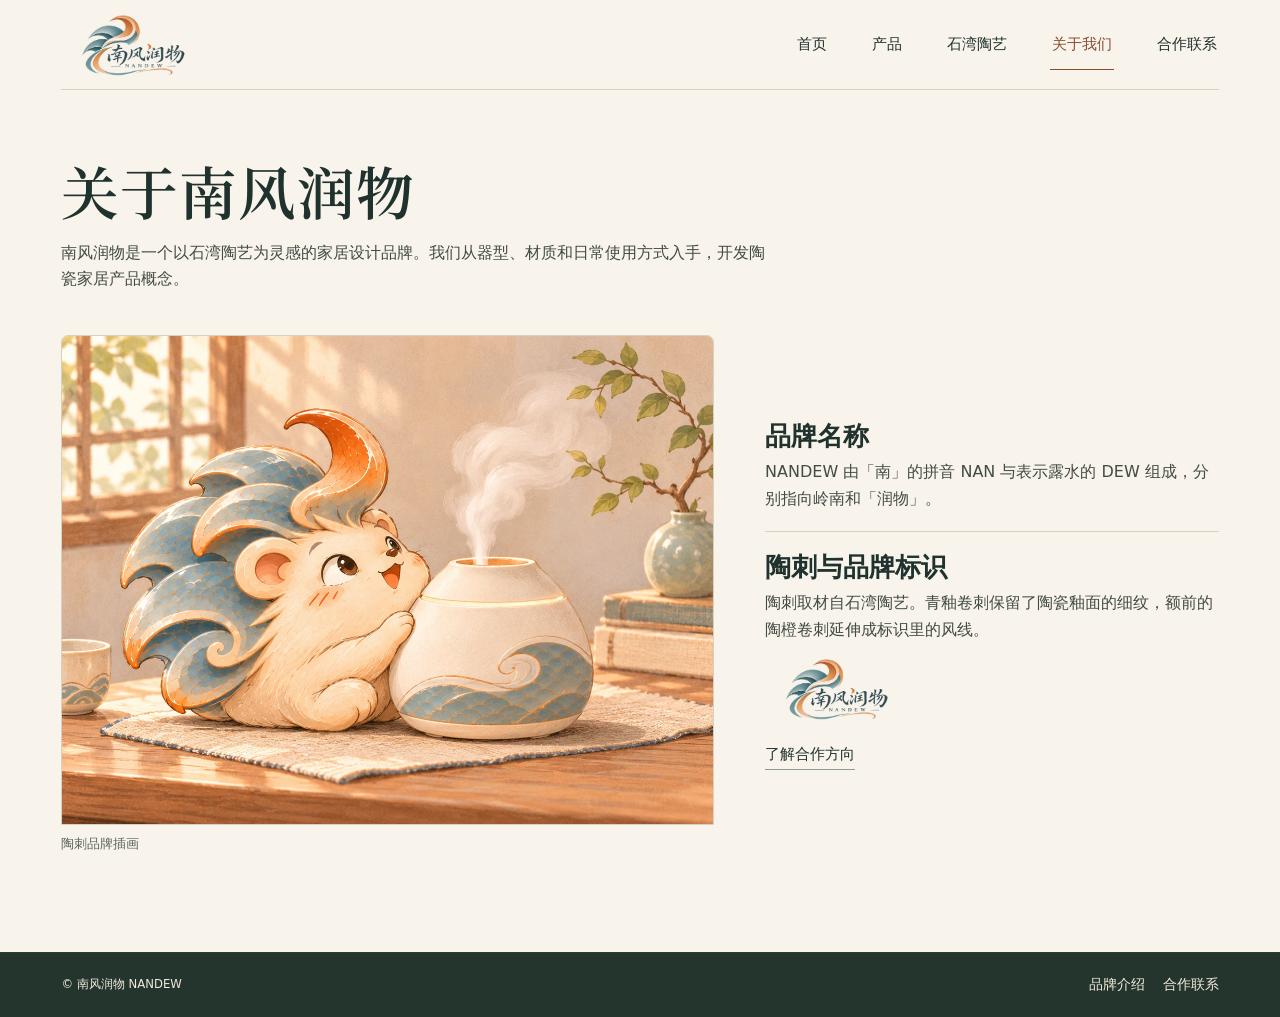
==== about.html @ f3747570 "Publish NANDEW website" ====
<!doctype html>
<html lang="zh-CN">
<head>
  <meta charset="utf-8">
  <meta name="viewport" content="width=device-width, initial-scale=1">
  <meta name="theme-color" content="#f8f7f3">
  <meta name="description" content="了解南风润物的品牌名称、陶瓷家居设计方向和品牌标识。">
  <title>关于我们｜南风润物 NANDEW</title>
  <link rel="icon" href="assets/icon.png">
  <link rel="stylesheet" href="site.css">
  <script src="site.js" defer></script>
</head>
<body>
  <a class="skip-link" href="#main">跳至正文</a>
  <header class="site-header">
    <div class="wrap header-inner">
      <a class="brand" href="index.html" aria-label="南风润物首页"><img src="assets/nandew-logo.webp" alt="南风润物 NANDEW" width="112" height="56"></a>
      <button class="menu-toggle" type="button" aria-expanded="false" aria-controls="main-nav"><span class="menu-icon" aria-hidden="true"></span>菜单</button>
      <nav id="main-nav" class="site-nav" aria-label="主导航">
        <a href="index.html">首页</a>
        <a href="products.html">产品</a>
        <a href="craft.html">石湾陶艺</a>
        <a href="about.html" aria-current="page">关于我们</a>
        <a href="contact.html">合作联系</a>
      </nav>
    </div>
  </header>
  <main class="wrap interior" id="main">
    <header class="page-heading">
      <h1>关于南风润物</h1>
      <p>南风润物是一个以石湾陶艺为灵感的家居设计品牌。我们从器型、材质和日常使用方式入手，开发陶瓷家居产品概念。</p>
    </header>
    <div class="editorial-grid">
      <figure class="editorial-media about-illustration">
        <img src="assets/taoci-morning.webp" width="1250" height="938" alt="画里的陶刺坐在窗边，身旁是一只刻有青釉卷纹的陶罐">
        <figcaption>陶刺品牌插画</figcaption>
      </figure>
      <div class="editorial-copy">
        <section><h2>品牌名称</h2><p>NANDEW 由「南」的拼音 NAN 与表示露水的 DEW 组成，分别指向岭南和「润物」。</p></section>
        <section id="taoci"><h2>陶刺与品牌标识</h2><p>陶刺取材自石湾陶艺。青釉卷刺保留了陶瓷釉面的细纹，额前的陶橙卷刺延伸成标识里的风线。</p></section>
        <img class="about-mark" src="assets/nandew-logo.webp" alt="南风润物标识" width="148" height="82">
        <a class="underlined" href="contact.html">了解合作方向</a>
      </div>
    </div>
  </main>
  <footer class="site-footer">
    <div class="wrap footer-inner">
      <small>© 南风润物 NANDEW</small>
      <div><a href="about.html">品牌介绍</a><a href="contact.html">合作联系</a></div>
    </div>
  </footer>
</body>
</html>
---- site.css ----
@font-face {
  font-family: Taoci Title;
  src: url(assets/taoci-title.woff2) format("woff2");
  font-weight: 400;
  font-display: swap;
}

@font-face {
  font-family: Nandew Serif;
  src: url(assets/nandew-serif.woff2) format("woff2");
  font-weight: 600;
  font-display: swap;
}

:root {
  --paper: #f8f4eb;
  --surface: #ede8dc;
  --ink: #20322d;
  --body: #424b45;
  --muted: #5b655d;
  --line: #d8d0c1;
  --accent: #8a4d2f;
  --gutter: clamp(19px, 4.8vw, 74px);
  --serif: "Nandew Serif", "Songti SC", SimSun, serif;
  --font: "PingFang SC", "Microsoft YaHei", "Noto Sans CJK SC", system-ui, sans-serif;
}

* { box-sizing: border-box; }
body { margin: 0; background: var(--paper); color: var(--ink); font: 1rem/1.65 var(--font); min-height: 100vh; display: flex; flex-direction: column; }
main { flex: 1; }
h1, h2, h3, p, figure { margin: 0; }
h1, h2, h3 { line-height: 1.26; font-weight: 600; }
a { color: inherit; text-decoration: none; }
button, input, select, textarea { font: inherit; }
button { color: inherit; cursor: pointer; }
img { display: block; max-width: 100%; height: auto; }
[hidden] { display: none !important; }
:focus-visible { outline: 2px solid #9f5936; outline-offset: 4px; }
.wrap { width: min(calc(100% - 2 * var(--gutter)), 1240px); margin-inline: auto; }

.skip-link { position: absolute; z-index: 10; left: var(--gutter); top: 10px; transform: translateY(-160%); background: var(--paper); padding: 10px 16px; }
.skip-link:focus { transform: none; }
.site-header { background: var(--paper); }
.header-inner { min-height: 90px; border-bottom: 1px solid var(--line); display: flex; justify-content: space-between; align-items: center; gap: 24px; position: relative; }
.brand { display: block; flex: none; }
.brand img { width: 136px; height: auto; }
.site-nav { display: flex; gap: clamp(20px, 3.2vw, 48px); align-items: center; }
.site-nav a { min-height: 50px; display: inline-flex; align-items: center; border-bottom: 1px solid transparent; padding: 0 2px; font-size: .9375rem; }
.site-nav a:hover { color: var(--accent); }
.site-nav a[aria-current] { border-color: var(--accent); color: var(--accent); }
.menu-toggle { display: none; }
.button { display: inline-flex; min-height: 46px; align-items: center; justify-content: center; border: 1px solid var(--ink); padding: 10px 23px; font-weight: 600; font-size: .9375rem; }
.button--ink { background: var(--ink); color: #fff; }
.button--ink:hover { background: #354c42; border-color: #354c42; }
.button--outline { background: transparent; color: var(--ink); }
.button--outline:hover { background: var(--surface); }
.underlined { width: fit-content; max-width: 100%; border-bottom: 1px solid #919b91; font-size: .9375rem; padding-bottom: 3px; }
.underlined:hover { color: var(--accent); border-color: var(--accent); }

.home { padding-block: clamp(20px, 3.4vw, 46px) clamp(30px, 5vw, 64px); }
.home-feature {
  position: relative;
  isolation: isolate;
  min-height: clamp(440px, 44vw, 594px);
  display: grid;
  grid-template-columns: minmax(0, 1.06fr) minmax(0, .94fr);
  align-items: center;
  overflow: hidden;
  border: 1px solid #e4d4be;
  border-radius: 19px 19px 6px 6px;
  background: #f9ecd9 url(assets/taoci-paper.webp) repeat;
}
.home-image {
  width: min(105%, 643px);
  aspect-ratio: 1;
  margin: -4% -2% -4% 1%;
  position: relative;
  pointer-events: none;
}
.home-image img {
  width: 100%;
  height: 100%;
  object-fit: contain;
  mask-image: linear-gradient(90deg, transparent, #000 7%, #000 92%, transparent),
              linear-gradient(0deg, transparent, #000 7%, #000 95%, transparent);
  mask-composite: intersect;
}
.home-copy { padding: clamp(20px, 4vw, 58px) clamp(28px, 6vw, 88px) clamp(20px, 4vw, 58px) clamp(15px, 2.9vw, 42px); }
.home-label { color: var(--accent); font-size: .9375rem; letter-spacing: .1em; }
.home h1 {
  font-family: "Taoci Title", var(--serif);
  font-size: clamp(4.7rem, 8.1vw, 7.3rem);
  font-weight: 400;
  margin: 3px 0 15px;
  line-height: 1.09;
}
.home-summary { color: var(--body); max-width: 18em; margin-bottom: 23px; line-height: 1.85; }
.home-actions { display: flex; flex-wrap: wrap; align-items: center; gap: 12px 22px; }
.home-actions .button { border-radius: 3px; }

.interior { padding-block: clamp(35px, 5vw, 72px) clamp(45px, 7vw, 90px); }
.page-heading { max-width: 720px; margin-bottom: clamp(23px, 3.5vw, 43px); }
.page-heading h1 { font-family: var(--serif); font-size: clamp(2rem, 4.5vw, 4.125rem); letter-spacing: .015em; }
.page-heading p { margin-top: 13px; color: var(--body); max-width: 44em; }
.breadcrumb { display: flex; align-items: baseline; flex-wrap: wrap; gap: 9px; margin-bottom: 20px; color: var(--muted); font-size: .875rem; }
.breadcrumb a { text-decoration: underline; text-underline-offset: 3px; }
.product-grid { display: grid; grid-template-columns: repeat(3, minmax(0, 1fr)); gap: clamp(12px, 2vw, 24px); }
.product-card { border-bottom: 1px solid var(--line); }
.product-card a { display: block; }
.product-card-image { overflow: hidden; aspect-ratio: 1.12; background: var(--surface); }
.product-card-image img { width: 100%; height: 100%; object-fit: cover; }
.product-card-text { padding-block: 16px 19px; }
.product-card h2 { font-size: clamp(1.08rem, 1.75vw, 1.58rem); }
.product-card a:hover h2 { text-decoration: underline; text-underline-offset: 5px; }
.product-card p { margin-top: 5px; color: var(--muted); font-size: .9375rem; }
.editorial-grid { display: grid; grid-template-columns: minmax(0, 1.18fr) minmax(0, .82fr); gap: clamp(22px, 4vw, 62px); align-items: center; }
.editorial-media img { width: 100%; height: auto; background: var(--surface); }
.editorial-media figcaption { color: var(--muted); margin-top: 8px; font-size: .8125rem; }
.editorial-media figcaption a { text-decoration: underline; text-underline-offset: 2px; }
.editorial-copy { display: grid; gap: 19px; }
.editorial-copy section + section { border-top: 1px solid var(--line); padding-top: 19px; }
.editorial-copy h2, .inquiry-panel h2 { font-size: clamp(1.18rem, 2.25vw, 1.6rem); }
.editorial-copy p, .inquiry-panel p { color: var(--body); margin-top: 7px; }
.about-illustration img { border: 1px solid var(--line); border-radius: 7px 7px 0 0; }
.about-mark { width: 135px; margin-top: -8px; }

.gallery { margin-bottom: clamp(26px, 4vw, 46px); }
.gallery-controls { display: flex; gap: 8px; flex-wrap: wrap; margin-bottom: 15px; }
.gallery-controls button { background: transparent; border: 1px solid #aeb7ac; padding: 6px 15px; min-height: 42px; font-size: .9375rem; }
.gallery-controls button:hover { border-color: var(--ink); }
.gallery-controls button[aria-pressed="true"] { background: var(--ink); color: #fff; border-color: var(--ink); }
.gallery-panel { display: grid; grid-template-columns: minmax(0, 1.15fr) minmax(0, .85fr); background: var(--surface); }
.gallery-panel + .gallery-panel { margin-top: 18px; }
.gallery-figure { background: #342e28; position: relative; aspect-ratio: 1.22; }
.gallery-figure img { position: absolute; inset: 0; height: 100%; width: 100%; object-fit: cover; object-position: 50% 57%; }
.gallery-figure--light { background: #e2dacf; }
.gallery-description { align-self: center; padding: clamp(21px, 4vw, 58px); }
.gallery-description h2, .subheading { font-size: clamp(1.35rem, 2.8vw, 2rem); margin-bottom: 10px; }
.gallery-description p { color: var(--body); }
.gallery-description p + p { margin-top: 11px; }
.details-grid { display: grid; grid-template-columns: 1fr 1fr; gap: 16px; margin: 15px 0 34px; }
.details-grid img { width: 100%; aspect-ratio: 1.5; object-fit: contain; background: var(--surface); }
.details-grid figcaption { color: var(--muted); font-size: .875rem; padding-top: 6px; }
.detail-cta { display: flex; flex-wrap: wrap; align-items: center; justify-content: space-between; gap: 15px; padding-top: 20px; border-top: 1px solid var(--line); }

.inquiry-grid { display: grid; grid-template-columns: 1fr 1fr; gap: clamp(21px, 4vw, 60px); align-items: start; }
.inquiry-panel { border-top: 1px solid var(--line); padding-top: 20px; }
.inquiry-panel h3 { font-size: 1rem; margin-top: 17px; }
.inquiry-form { display: grid; gap: 12px; margin-top: 16px; }
.inquiry-form label, .form-field { display: grid; gap: 4px; font-weight: 600; }
.inquiry-form select, .inquiry-form textarea { width: 100%; background: #fff; color: var(--ink); border: 1px solid #aeb7ac; padding: 9px 11px; font-weight: 400; }
.inquiry-form textarea { resize: vertical; min-height: 90px; }
.inquiry-form .button { justify-self: start; }
.inquiry-form .form-status { margin: 0; color: var(--muted); }
.inquiry-form .form-status:empty { display: none; }

.site-footer { border-top: 1px solid #2c3c33; margin-top: 8px; font-size: .875rem; background: #24352d; color: #f3eadc; }
.footer-inner { display: flex; flex-wrap: wrap; gap: 12px 26px; justify-content: space-between; align-items: center; padding-block: 20px; }
.footer-inner div { display: flex; gap: 18px; }
.footer-inner a:hover { color: #f2ba8c; }

@media (max-width: 760px) {
  .header-inner { min-height: 63px; }
  .brand img { width: 104px; }
  .has-menu .menu-toggle { display: inline-flex; min-height: 44px; gap: 8px; align-items: center; background: transparent; border: 1px solid var(--line); padding: 0 11px; font-size: .875rem; }
  .menu-icon { width: 15px; height: 10px; border-block: 1px solid currentColor; position: relative; }
  .menu-icon::after { content: ""; position: absolute; top: 3.5px; left: 0; width: 100%; border-top: 1px solid; }
  .site-nav { flex-wrap: wrap; gap: 0 14px; }
  .has-menu .site-nav { display: none; position: absolute; top: 100%; inset-inline: calc(0px - var(--gutter)); z-index: 2; background: var(--paper); border-bottom: 1px solid var(--line); padding: 8px var(--gutter) 15px; }
  .has-menu .site-nav.is-open { display: grid; grid-template-columns: repeat(2, minmax(0, 1fr)); }
  .home-feature, .editorial-grid, .gallery-panel, .inquiry-grid { grid-template-columns: 1fr; }
  .home-feature { min-height: 0; border-radius: 12px 12px 5px 5px; justify-items: start; }
  .home-image { width: min(100%, 440px); justify-self: center; margin: -3% 0 -7%; }
  .home-copy { padding: 0 23px 29px; }
  .home h1 { font-size: clamp(3.7rem, 14vw, 5.1rem); margin-bottom: 9px; }
  .home-summary { margin-bottom: 16px; }
  .product-grid { grid-template-columns: 1fr 1fr; }
}
@media (max-width: 480px) {
  .product-grid { grid-template-columns: 1fr; }
  .product-card-image { aspect-ratio: 1.35; }
  .details-grid { grid-template-columns: 1fr; }
}
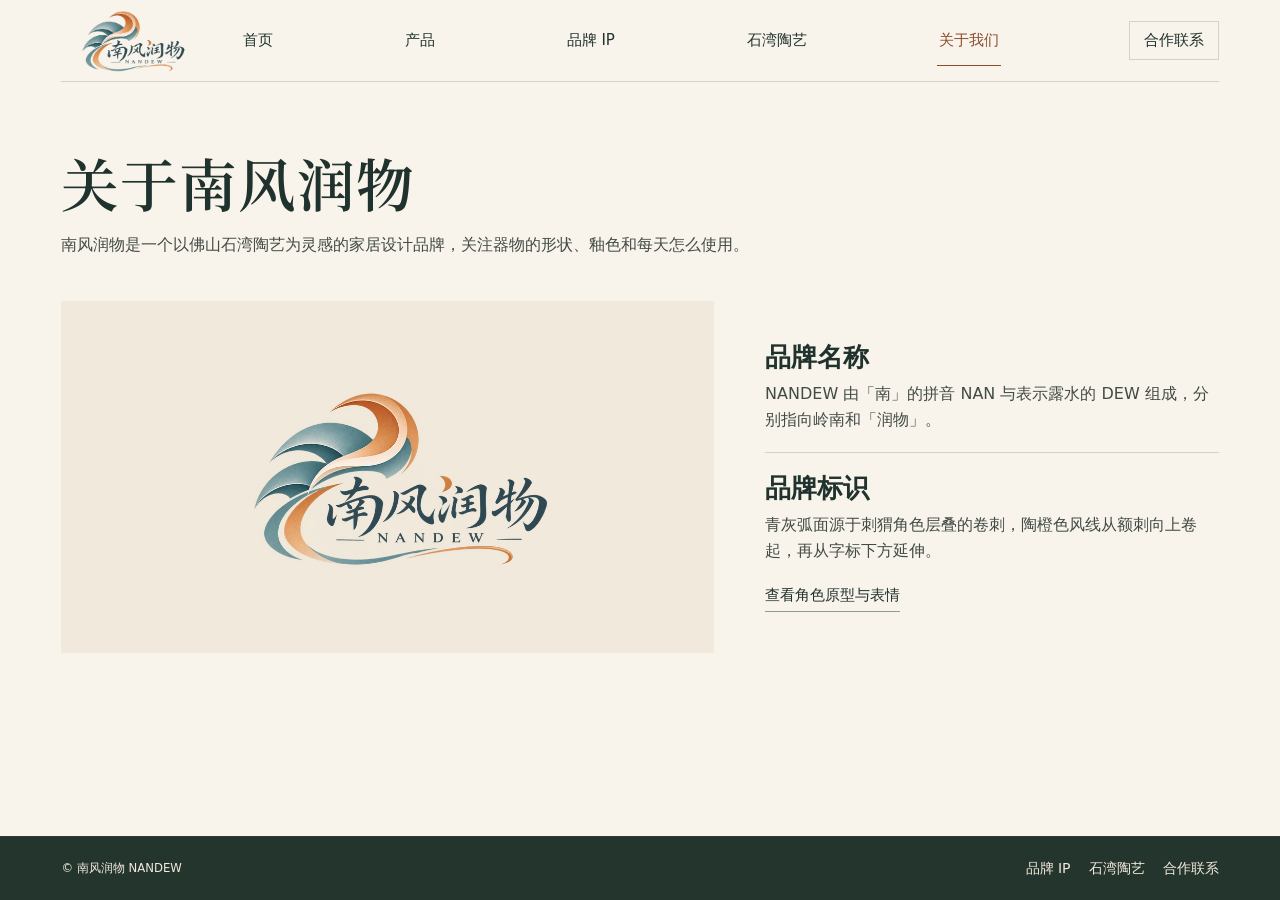
==== commit 8447d53a: "Showcase the humidifier and brand character" ====
--- a/about.html
+++ b/about.html
@@ -3,50 +3,55 @@
 <head>
   <meta charset="utf-8">
   <meta name="viewport" content="width=device-width, initial-scale=1">
-  <meta name="theme-color" content="#f8f7f3">
-  <meta name="description" content="了解南风润物的品牌名称、陶瓷家居设计方向和品牌标识。">
+  <meta name="theme-color" content="#f8f4eb">
+  <meta name="description" content="了解南风润物的品牌名称、品牌标识和陶瓷家居设计。">
   <title>关于我们｜南风润物 NANDEW</title>
   <link rel="icon" href="assets/icon.png">
-  <link rel="stylesheet" href="site.css">
-  <script src="site.js" defer></script>
+  <link rel="stylesheet" href="site.css?v=2">
+  <script src="site.js?v=2" defer></script>
 </head>
 <body>
   <a class="skip-link" href="#main">跳至正文</a>
   <header class="site-header">
     <div class="wrap header-inner">
-      <a class="brand" href="index.html" aria-label="南风润物首页"><img src="assets/nandew-logo.webp" alt="南风润物 NANDEW" width="112" height="56"></a>
+      <a class="brand" href="index.html" aria-label="南风润物首页"><img src="assets/nandew-logo.webp" alt="南风润物 NANDEW" width="136" height="68"></a>
       <button class="menu-toggle" type="button" aria-expanded="false" aria-controls="main-nav"><span class="menu-icon" aria-hidden="true"></span>菜单</button>
       <nav id="main-nav" class="site-nav" aria-label="主导航">
         <a href="index.html">首页</a>
         <a href="products.html">产品</a>
+        <a href="ip.html">品牌 IP</a>
         <a href="craft.html">石湾陶艺</a>
         <a href="about.html" aria-current="page">关于我们</a>
-        <a href="contact.html">合作联系</a>
+        <a href="contact.html" class="nav-contact">合作联系</a>
       </nav>
     </div>
   </header>
   <main class="wrap interior" id="main">
     <header class="page-heading">
       <h1>关于南风润物</h1>
-      <p>南风润物是一个以石湾陶艺为灵感的家居设计品牌。我们从器型、材质和日常使用方式入手，开发陶瓷家居产品概念。</p>
+      <p>南风润物是一个以佛山石湾陶艺为灵感的家居设计品牌，关注器物的形状、釉色和每天怎么使用。</p>
     </header>
     <div class="editorial-grid">
-      <figure class="editorial-media about-illustration">
-        <img src="assets/taoci-morning.webp" width="1250" height="938" alt="画里的陶刺坐在窗边，身旁是一只刻有青釉卷纹的陶罐">
-        <figcaption>陶刺品牌插画</figcaption>
+      <figure class="brand-plate editorial-media">
+        <img src="assets/nandew-logo.webp" width="760" height="420" alt="南风润物品牌标识，由青灰弧面、陶橙卷线和中文、英文标识构成">
       </figure>
       <div class="editorial-copy">
-        <section><h2>品牌名称</h2><p>NANDEW 由「南」的拼音 NAN 与表示露水的 DEW 组成，分别指向岭南和「润物」。</p></section>
-        <section id="taoci"><h2>陶刺与品牌标识</h2><p>陶刺取材自石湾陶艺。青釉卷刺保留了陶瓷釉面的细纹，额前的陶橙卷刺延伸成标识里的风线。</p></section>
-        <img class="about-mark" src="assets/nandew-logo.webp" alt="南风润物标识" width="148" height="82">
-        <a class="underlined" href="contact.html">了解合作方向</a>
+        <section>
+          <h2>品牌名称</h2>
+          <p>NANDEW 由「南」的拼音 NAN 与表示露水的 DEW 组成，分别指向岭南和「润物」。</p>
+        </section>
+        <section id="brand-mark">
+          <h2>品牌标识</h2>
+          <p>青灰弧面源于刺猬角色层叠的卷刺，陶橙色风线从额刺向上卷起，再从字标下方延伸。</p>
+        </section>
+        <a class="underlined" href="ip.html">查看角色原型与表情</a>
       </div>
     </div>
   </main>
   <footer class="site-footer">
     <div class="wrap footer-inner">
       <small>© 南风润物 NANDEW</small>
-      <div><a href="about.html">品牌介绍</a><a href="contact.html">合作联系</a></div>
+      <div><a href="ip.html">品牌 IP</a><a href="craft.html">石湾陶艺</a><a href="contact.html">合作联系</a></div>
     </div>
   </footer>
 </body>
--- a/site.css
+++ b/site.css
@@ -1,10 +1,3 @@
-@font-face {
-  font-family: Taoci Title;
-  src: url(assets/taoci-title.woff2) format("woff2");
-  font-weight: 400;
-  font-display: swap;
-}
-
 @font-face {
   font-family: Nandew Serif;
   src: url(assets/nandew-serif.woff2) format("woff2");
@@ -41,13 +34,15 @@
 .skip-link { position: absolute; z-index: 10; left: var(--gutter); top: 10px; transform: translateY(-160%); background: var(--paper); padding: 10px 16px; }
 .skip-link:focus { transform: none; }
 .site-header { background: var(--paper); }
-.header-inner { min-height: 90px; border-bottom: 1px solid var(--line); display: flex; justify-content: space-between; align-items: center; gap: 24px; position: relative; }
+.header-inner { min-height: 82px; border-bottom: 1px solid var(--line); display: flex; align-items: center; gap: clamp(24px, 3.4vw, 48px); position: relative; }
 .brand { display: block; flex: none; }
 .brand img { width: 136px; height: auto; }
-.site-nav { display: flex; gap: clamp(20px, 3.2vw, 48px); align-items: center; }
+.site-nav { display: flex; flex: 1; justify-content: space-between; gap: clamp(10px, 1.7vw, 24px); align-items: center; }
 .site-nav a { min-height: 50px; display: inline-flex; align-items: center; border-bottom: 1px solid transparent; padding: 0 2px; font-size: .9375rem; }
 .site-nav a:hover { color: var(--accent); }
 .site-nav a[aria-current] { border-color: var(--accent); color: var(--accent); }
+.site-nav .nav-contact { min-height: 39px; padding-inline: 14px; border: 1px solid var(--line); }
+.site-nav .nav-contact:hover,.site-nav .nav-contact[aria-current] { border-color: var(--accent); }
 .menu-toggle { display: none; }
 .button { display: inline-flex; min-height: 46px; align-items: center; justify-content: center; border: 1px solid var(--ink); padding: 10px 23px; font-weight: 600; font-size: .9375rem; }
 .button--ink { background: var(--ink); color: #fff; }
@@ -68,7 +63,7 @@
   overflow: hidden;
   border: 1px solid #e4d4be;
   border-radius: 19px 19px 6px 6px;
-  background: #f9ecd9 url(assets/taoci-paper.webp) repeat;
+  background: #f9ecd9 url(assets/hedgehog-paper.webp) repeat;
 }
 .home-image {
   width: min(105%, 643px);
@@ -88,15 +83,16 @@
 .home-copy { padding: clamp(20px, 4vw, 58px) clamp(28px, 6vw, 88px) clamp(20px, 4vw, 58px) clamp(15px, 2.9vw, 42px); }
 .home-label { color: var(--accent); font-size: .9375rem; letter-spacing: .1em; }
 .home h1 {
-  font-family: "Taoci Title", var(--serif);
-  font-size: clamp(4.7rem, 8.1vw, 7.3rem);
-  font-weight: 400;
-  margin: 3px 0 15px;
+  font-family: var(--serif);
+  font-size: clamp(2.8rem, 5.9vw, 5.5rem);
+  font-weight: 600;
+  margin: 8px 0 15px;
   line-height: 1.09;
 }
 .home-summary { color: var(--body); max-width: 18em; margin-bottom: 23px; line-height: 1.85; }
 .home-actions { display: flex; flex-wrap: wrap; align-items: center; gap: 12px 22px; }
 .home-actions .button { border-radius: 3px; }
+.home-origins { display: flex; align-items: baseline; justify-content: space-between; gap: 14px; border-bottom: 1px solid var(--line); padding-block: 15px 11px; color: var(--body); }
 
 .interior { padding-block: clamp(35px, 5vw, 72px) clamp(45px, 7vw, 90px); }
 .page-heading { max-width: 720px; margin-bottom: clamp(23px, 3.5vw, 43px); }
@@ -104,15 +100,6 @@
 .page-heading p { margin-top: 13px; color: var(--body); max-width: 44em; }
 .breadcrumb { display: flex; align-items: baseline; flex-wrap: wrap; gap: 9px; margin-bottom: 20px; color: var(--muted); font-size: .875rem; }
 .breadcrumb a { text-decoration: underline; text-underline-offset: 3px; }
-.product-grid { display: grid; grid-template-columns: repeat(3, minmax(0, 1fr)); gap: clamp(12px, 2vw, 24px); }
-.product-card { border-bottom: 1px solid var(--line); }
-.product-card a { display: block; }
-.product-card-image { overflow: hidden; aspect-ratio: 1.12; background: var(--surface); }
-.product-card-image img { width: 100%; height: 100%; object-fit: cover; }
-.product-card-text { padding-block: 16px 19px; }
-.product-card h2 { font-size: clamp(1.08rem, 1.75vw, 1.58rem); }
-.product-card a:hover h2 { text-decoration: underline; text-underline-offset: 5px; }
-.product-card p { margin-top: 5px; color: var(--muted); font-size: .9375rem; }
 .editorial-grid { display: grid; grid-template-columns: minmax(0, 1.18fr) minmax(0, .82fr); gap: clamp(22px, 4vw, 62px); align-items: center; }
 .editorial-media img { width: 100%; height: auto; background: var(--surface); }
 .editorial-media figcaption { color: var(--muted); margin-top: 8px; font-size: .8125rem; }
@@ -121,27 +108,121 @@
 .editorial-copy section + section { border-top: 1px solid var(--line); padding-top: 19px; }
 .editorial-copy h2, .inquiry-panel h2 { font-size: clamp(1.18rem, 2.25vw, 1.6rem); }
 .editorial-copy p, .inquiry-panel p { color: var(--body); margin-top: 7px; }
-.about-illustration img { border: 1px solid var(--line); border-radius: 7px 7px 0 0; }
-.about-mark { width: 135px; margin-top: -8px; }
-
-.gallery { margin-bottom: clamp(26px, 4vw, 46px); }
-.gallery-controls { display: flex; gap: 8px; flex-wrap: wrap; margin-bottom: 15px; }
-.gallery-controls button { background: transparent; border: 1px solid #aeb7ac; padding: 6px 15px; min-height: 42px; font-size: .9375rem; }
-.gallery-controls button:hover { border-color: var(--ink); }
-.gallery-controls button[aria-pressed="true"] { background: var(--ink); color: #fff; border-color: var(--ink); }
-.gallery-panel { display: grid; grid-template-columns: minmax(0, 1.15fr) minmax(0, .85fr); background: var(--surface); }
-.gallery-panel + .gallery-panel { margin-top: 18px; }
-.gallery-figure { background: #342e28; position: relative; aspect-ratio: 1.22; }
-.gallery-figure img { position: absolute; inset: 0; height: 100%; width: 100%; object-fit: cover; object-position: 50% 57%; }
-.gallery-figure--light { background: #e2dacf; }
-.gallery-description { align-self: center; padding: clamp(21px, 4vw, 58px); }
-.gallery-description h2, .subheading { font-size: clamp(1.35rem, 2.8vw, 2rem); margin-bottom: 10px; }
-.gallery-description p { color: var(--body); }
-.gallery-description p + p { margin-top: 11px; }
-.details-grid { display: grid; grid-template-columns: 1fr 1fr; gap: 16px; margin: 15px 0 34px; }
-.details-grid img { width: 100%; aspect-ratio: 1.5; object-fit: contain; background: var(--surface); }
-.details-grid figcaption { color: var(--muted); font-size: .875rem; padding-top: 6px; }
-.detail-cta { display: flex; flex-wrap: wrap; align-items: center; justify-content: space-between; gap: 15px; padding-top: 20px; border-top: 1px solid var(--line); }
+.catalog-grid {
+  display: grid;
+  grid-template-columns: repeat(auto-fit, minmax(min(100%, 275px), 1fr));
+  gap: 24px;
+}
+.catalog-card { border: 1px solid var(--line); background: #f1ede4; }
+.catalog-card > a { display: grid; height: 100%; align-content: start; }
+.catalog-card:only-child > a {
+  grid-template-columns: minmax(0, .96fr) minmax(0, 1.04fr);
+  align-items: stretch;
+}
+.catalog-media {
+  position: relative;
+  min-width: 0;
+  aspect-ratio: 1.26;
+  overflow: hidden;
+  background: linear-gradient(170deg, #675a4f, #a3998a);
+}
+.catalog-media img { position: absolute; inset: 0; width: 100%; height: 100%; object-fit: contain; }
+.catalog-copy { align-self: center; padding: clamp(21px, 4.1vw, 62px); }
+.catalog-copy h2 { font-family: var(--serif); font-size: clamp(1.42rem, 2.45vw, 2.45rem); }
+.catalog-copy p { max-width: 25em; margin: 10px 0 19px; color: var(--body); }
+.catalog-card a:hover .underlined { color: var(--accent); border-color: var(--accent); }
+
+.product-detail { padding-top: clamp(23px, 3vw, 44px); }
+.product-overview {
+  display: grid;
+  grid-template-columns: minmax(0, 1.24fr) minmax(0, .86fr);
+  grid-template-rows: auto 1fr;
+  gap: 21px clamp(25px, 4.3vw, 64px);
+  align-items: start;
+}
+.product-title { grid-column: 2; grid-row: 1; }
+.product-title h1 { font-family: var(--serif); font-size: clamp(1.8rem, 3.05vw, 3.12rem); text-wrap: balance; }
+.product-title p { margin-top: 12px; max-width: 27em; color: var(--body); }
+.product-media { min-width: 0; grid-column: 1; grid-row: 1 / span 2; }
+.media-stage {
+  position: relative;
+  aspect-ratio: 1.22;
+  border: 1px solid #c5b6a1;
+  background: linear-gradient(160deg,#645447,#a49b8d);
+  overflow: hidden;
+}
+.media-panel { position: absolute; inset: 0; display: grid; place-items: center; }
+.media-panel img,.media-panel video { display: block; width: 100%; height: 100%; object-fit: contain; min-height: 0; }
+.media-panel--video { background: #393129; }
+.media-toolbar { min-height: 38px; display: flex; gap: 15px; align-items: center; justify-content: space-between; font-size: .875rem; color: var(--muted); margin-top: 3px; }
+.media-zoom { padding: 0 0 2px; border: 0; border-bottom: 1px solid #919b91; background: transparent; font-size: .875rem; }
+.media-thumbnails { display: grid; grid-template-columns: repeat(6, minmax(0,1fr)); gap: clamp(4px, 1.1vw, 10px); }
+.media-thumb {
+  display: grid;
+  align-content: start;
+  justify-items: stretch;
+  min-width: 0;
+  border: 1px solid var(--line);
+  background: transparent;
+  padding: 3px 3px 4px;
+  font-size: .875rem;
+  line-height: 1.35;
+  gap: 4px;
+}
+.media-thumb:hover { border-color: var(--ink); }
+.media-thumb[aria-pressed="true"] { border-color: var(--ink); background: #e2e7db; font-weight: 600; }
+.thumb-image { display: block; aspect-ratio: 1.1; overflow: hidden; position: relative; background: #c1ad95; }
+.thumb-image img { width: 100%; height: 100%; object-fit: cover; object-position: center 42%; }
+.thumb-video > span { position: absolute; inset: 0; display: grid; place-items: center; background: #211e1980; color: #fff; font-size: 1.1rem; }
+.media-dialog { max-width: min(92vw,900px); max-height: 92vh; border: 1px solid #baa98f; background: var(--paper); padding: 12px; }
+.media-dialog::backdrop { background: #29231cd6; }
+.media-dialog form { display: flex; justify-content: end; margin-bottom: 6px; }
+.media-dialog .button { padding: 5px 14px; min-height: 35px; }
+.media-dialog img { max-width: 100%; max-height: 78vh; width: auto; height: auto; margin: auto; }
+
+.product-facts { grid-column: 2; grid-row: 2; border-top: 1px solid var(--line); padding-block: 19px 0; }
+.product-facts h2 { font-family: var(--serif); font-size: 1.35rem; }
+.product-facts dl { margin: 6px 0 22px; }
+.product-facts dl div { display: grid; grid-template-columns: 5.2em 1fr; align-items: baseline; gap: 10px; padding: 9px 0; border-bottom: 1px solid var(--line); }
+.product-facts dt { font-size: .9375rem; font-weight: 600; }
+.product-facts dd { margin: 0; color: var(--body); }
+.product-story {
+  border-top: 1px solid var(--line);
+  padding-top: clamp(23px, 4vw, 56px);
+  margin-top: clamp(38px, 6.5vw, 94px);
+  display: grid;
+  grid-template-columns: minmax(0, .77fr) minmax(0, 1.23fr);
+  gap: clamp(21px, 5vw, 70px);
+  align-items: center;
+}
+.product-story figure { max-width: 430px; margin-inline: auto; }
+.product-story figure img { width: 100%; max-height: 590px; object-fit: cover; object-position: center 61%; border-radius: 48% 48% 4px 4px / 15% 15% 4px 4px; }
+.product-story figcaption { margin-top: 7px; font-size: .875rem; color: var(--muted); }
+.product-story h2, .ip-poses h2 { font-family: var(--serif); font-size: clamp(1.65rem, 2.6vw, 2.7rem); margin: 7px 0 11px; }
+.product-story-copy > p:not(.home-label) { max-width: 28em; color: var(--body); margin-bottom: 14px; }
+.product-ip-note {
+  display: flex;
+  gap: 16px;
+  max-width: 460px;
+  align-items: center;
+  margin-top: 25px;
+  padding: 9px 15px 9px 8px;
+  background: #f2e5d2;
+}
+.product-ip-note img { width: 87px; aspect-ratio: 1; object-fit: contain; mix-blend-mode: multiply; }
+.product-ip-note > span { display: grid; gap: 2px; }
+.product-ip-note > span > span { color: var(--body); font-size: .875rem; }
+.product-ip-note:hover strong { text-decoration: underline; }
+
+.ip-feature { align-items: center; }
+.ip-feature img { border-radius: 8px 8px 0 0; }
+.ip-poses { margin-top: clamp(28px, 5vw, 64px); border-top: 1px solid var(--line); padding-top: 19px; }
+.pose-grid { display: grid; grid-template-columns: repeat(3,minmax(0,1fr)); gap: 14px; }
+.pose-grid figure { overflow: hidden; background: #f5e7d1 url(assets/hedgehog-paper.webp) repeat; border: 1px solid #e4d4be; }
+.pose-grid img { width: 100%; height: auto; mask-image: radial-gradient(ellipse 76% 75% at 50% 49%,#000 55%,transparent); }
+.pose-grid figcaption { padding: 0 7px 12px; text-align: center; font-weight: 600; }
+.brand-plate { display: grid; place-items: center; background: #f1eadc; padding: clamp(27px, 6vw, 96px); min-height: 250px; }
+.brand-plate img { width: min(100%,390px); background: transparent; }
 
 .inquiry-grid { display: grid; grid-template-columns: 1fr 1fr; gap: clamp(21px, 4vw, 60px); align-items: start; }
 .inquiry-panel { border-top: 1px solid var(--line); padding-top: 20px; }
@@ -160,24 +241,31 @@
 .footer-inner a:hover { color: #f2ba8c; }
 
 @media (max-width: 760px) {
-  .header-inner { min-height: 63px; }
+  .header-inner { min-height: 63px; justify-content: space-between; }
   .brand img { width: 104px; }
   .has-menu .menu-toggle { display: inline-flex; min-height: 44px; gap: 8px; align-items: center; background: transparent; border: 1px solid var(--line); padding: 0 11px; font-size: .875rem; }
   .menu-icon { width: 15px; height: 10px; border-block: 1px solid currentColor; position: relative; }
   .menu-icon::after { content: ""; position: absolute; top: 3.5px; left: 0; width: 100%; border-top: 1px solid; }
   .site-nav { flex-wrap: wrap; gap: 0 14px; }
+  .site-nav .nav-contact { margin: 0; border: 0; padding-inline: 2px; }
   .has-menu .site-nav { display: none; position: absolute; top: 100%; inset-inline: calc(0px - var(--gutter)); z-index: 2; background: var(--paper); border-bottom: 1px solid var(--line); padding: 8px var(--gutter) 15px; }
   .has-menu .site-nav.is-open { display: grid; grid-template-columns: repeat(2, minmax(0, 1fr)); }
-  .home-feature, .editorial-grid, .gallery-panel, .inquiry-grid { grid-template-columns: 1fr; }
+  .home-feature, .editorial-grid, .inquiry-grid { grid-template-columns: 1fr; }
   .home-feature { min-height: 0; border-radius: 12px 12px 5px 5px; justify-items: start; }
   .home-image { width: min(100%, 440px); justify-self: center; margin: -3% 0 -7%; }
   .home-copy { padding: 0 23px 29px; }
-  .home h1 { font-size: clamp(3.7rem, 14vw, 5.1rem); margin-bottom: 9px; }
+  .home h1 { font-size: clamp(2.46rem, 10vw, 4.1rem); margin-bottom: 9px; }
   .home-summary { margin-bottom: 16px; }
-  .product-grid { grid-template-columns: 1fr 1fr; }
+  .home-origins { align-items: start; flex-direction: column; gap: 3px; }
+  .catalog-card:only-child > a, .product-story { grid-template-columns: 1fr; }
+  .product-overview { display: flex; flex-direction: column; align-items: stretch; gap: 18px; }
+  .product-title h1 { text-wrap: wrap; }
+  .product-facts { margin-top: 6px; }
+  .product-story figure { max-width: 100%; }
+  .product-story figure img { max-height: 420px; object-fit: contain; background: #e5dac8; border-radius: 6px; }
+  .pose-grid { gap: 6px; }
+  .pose-grid figcaption { font-size: .875rem; }
 }
 @media (max-width: 480px) {
-  .product-grid { grid-template-columns: 1fr; }
-  .product-card-image { aspect-ratio: 1.35; }
-  .details-grid { grid-template-columns: 1fr; }
-}
+  .media-stage { aspect-ratio: .98; }
+}
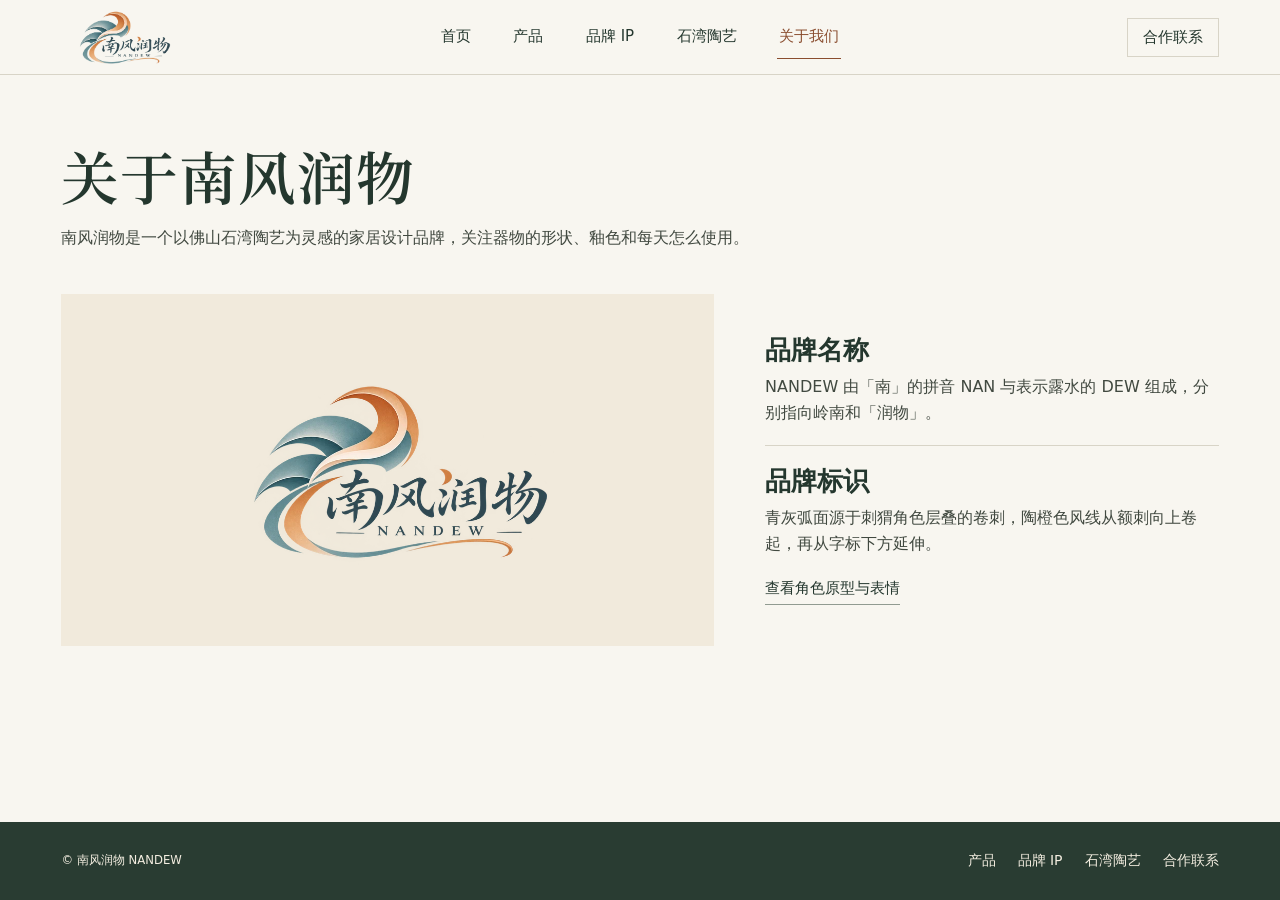
==== commit 1c303370: "Refine the storefront and product gallery" ====
--- a/about.html
+++ b/about.html
@@ -3,12 +3,12 @@
 <head>
   <meta charset="utf-8">
   <meta name="viewport" content="width=device-width, initial-scale=1">
-  <meta name="theme-color" content="#f8f4eb">
+  <meta name="theme-color" content="#f8f6f0">
   <meta name="description" content="了解南风润物的品牌名称、品牌标识和陶瓷家居设计。">
   <title>关于我们｜南风润物 NANDEW</title>
   <link rel="icon" href="assets/icon.png">
-  <link rel="stylesheet" href="site.css?v=2">
-  <script src="site.js?v=2" defer></script>
+  <link rel="stylesheet" href="site.css?v=6">
+  <script src="site.js?v=4" defer></script>
 </head>
 <body>
   <a class="skip-link" href="#main">跳至正文</a>
@@ -51,7 +51,7 @@
   <footer class="site-footer">
     <div class="wrap footer-inner">
       <small>© 南风润物 NANDEW</small>
-      <div><a href="ip.html">品牌 IP</a><a href="craft.html">石湾陶艺</a><a href="contact.html">合作联系</a></div>
+      <nav aria-label="页脚导航"><a href="products.html">产品</a><a href="ip.html">品牌 IP</a><a href="craft.html">石湾陶艺</a><a href="contact.html">合作联系</a></nav>
     </div>
   </footer>
 </body>
--- a/site.css
+++ b/site.css
@@ -6,12 +6,12 @@
 }
 
 :root {
-  --paper: #f8f4eb;
-  --surface: #ede8dc;
-  --ink: #20322d;
-  --body: #424b45;
-  --muted: #5b655d;
-  --line: #d8d0c1;
+  --paper: #f8f6f0;
+  --surface: #eeebe2;
+  --ink: #24372e;
+  --body: #414940;
+  --muted: #576158;
+  --line: #d8d4c7;
   --accent: #8a4d2f;
   --gutter: clamp(19px, 4.8vw, 74px);
   --serif: "Nandew Serif", "Songti SC", SimSun, serif;
@@ -33,16 +33,16 @@
 
 .skip-link { position: absolute; z-index: 10; left: var(--gutter); top: 10px; transform: translateY(-160%); background: var(--paper); padding: 10px 16px; }
 .skip-link:focus { transform: none; }
-.site-header { background: var(--paper); }
-.header-inner { min-height: 82px; border-bottom: 1px solid var(--line); display: flex; align-items: center; gap: clamp(24px, 3.4vw, 48px); position: relative; }
+.site-header { position: relative; z-index: 2; background: var(--paper); border-bottom: 1px solid var(--line); }
+.header-inner { min-height: 74px; display: flex; align-items: center; position: relative; }
 .brand { display: block; flex: none; }
-.brand img { width: 136px; height: auto; }
-.site-nav { display: flex; flex: 1; justify-content: space-between; gap: clamp(10px, 1.7vw, 24px); align-items: center; }
-.site-nav a { min-height: 50px; display: inline-flex; align-items: center; border-bottom: 1px solid transparent; padding: 0 2px; font-size: .9375rem; }
+.brand img { width: 120px; height: auto; }
+.site-nav { display: flex; flex: 1; justify-content: center; gap: clamp(20px, 3vw, 48px); align-items: center; padding-right: 120px; }
+.site-nav a { min-height: 44px; display: inline-flex; align-items: center; border-bottom: 1px solid transparent; padding: 0 2px; font-size: .9375rem; }
 .site-nav a:hover { color: var(--accent); }
 .site-nav a[aria-current] { border-color: var(--accent); color: var(--accent); }
-.site-nav .nav-contact { min-height: 39px; padding-inline: 14px; border: 1px solid var(--line); }
-.site-nav .nav-contact:hover,.site-nav .nav-contact[aria-current] { border-color: var(--accent); }
+.site-nav .nav-contact { position: absolute; right: 0; min-height: 39px; padding-inline: 15px; border: 1px solid var(--line); }
+.site-nav .nav-contact:hover, .site-nav .nav-contact[aria-current] { border-color: var(--accent); }
 .menu-toggle { display: none; }
 .button { display: inline-flex; min-height: 46px; align-items: center; justify-content: center; border: 1px solid var(--ink); padding: 10px 23px; font-weight: 600; font-size: .9375rem; }
 .button--ink { background: var(--ink); color: #fff; }
@@ -52,52 +52,55 @@
 .underlined { width: fit-content; max-width: 100%; border-bottom: 1px solid #919b91; font-size: .9375rem; padding-bottom: 3px; }
 .underlined:hover { color: var(--accent); border-color: var(--accent); }
 
-.home { padding-block: clamp(20px, 3.4vw, 46px) clamp(30px, 5vw, 64px); }
 .home-feature {
   position: relative;
   isolation: isolate;
-  min-height: clamp(440px, 44vw, 594px);
-  display: grid;
-  grid-template-columns: minmax(0, 1.06fr) minmax(0, .94fr);
+  display: grid;
   align-items: center;
+  min-height: clamp(480px, 47vw, 860px);
+  max-width: 1920px;
+  margin-inline: auto;
   overflow: hidden;
-  border: 1px solid #e4d4be;
-  border-radius: 19px 19px 6px 6px;
-  background: #f9ecd9 url(assets/hedgehog-paper.webp) repeat;
-}
-.home-image {
-  width: min(105%, 643px);
-  aspect-ratio: 1;
-  margin: -4% -2% -4% 1%;
+  background: #f2e6d4;
+}
+.home-feature::after {
+  content: "";
+  position: absolute;
+  inset: 0;
+  background: linear-gradient(90deg, #f2e6d468, #f2e6d445 23%, transparent 35%);
+  pointer-events: none;
+}
+.home-scene { position: absolute; inset: 0; width: 100%; height: 100%; object-fit: cover; object-position: center 63%; }
+.home-feature-inner {
   position: relative;
-  pointer-events: none;
-}
-.home-image img {
+  z-index: 1;
   width: 100%;
-  height: 100%;
-  object-fit: contain;
-  mask-image: linear-gradient(90deg, transparent, #000 7%, #000 92%, transparent),
-              linear-gradient(0deg, transparent, #000 7%, #000 95%, transparent);
-  mask-composite: intersect;
-}
-.home-copy { padding: clamp(20px, 4vw, 58px) clamp(28px, 6vw, 88px) clamp(20px, 4vw, 58px) clamp(15px, 2.9vw, 42px); }
-.home-label { color: var(--accent); font-size: .9375rem; letter-spacing: .1em; }
+  padding: 32px clamp(24px, 7vw, 112px);
+}
+.home-copy { width: min(30vw, 400px); }
 .home h1 {
   font-family: var(--serif);
-  font-size: clamp(2.8rem, 5.9vw, 5.5rem);
-  font-weight: 600;
-  margin: 8px 0 15px;
-  line-height: 1.09;
-}
-.home-summary { color: var(--body); max-width: 18em; margin-bottom: 23px; line-height: 1.85; }
+  font-size: clamp(2.75rem, 5.7vw, 5.9rem);
+  margin: 0 0 17px;
+  line-height: 1.08;
+  white-space: nowrap;
+}
+.campaign-feature-name { font-size: clamp(1.12rem, 1.7vw, 1.5rem); font-weight: 600; }
+.home-summary { color: var(--body); margin: 8px 0 25px; line-height: 1.75; }
 .home-actions { display: flex; flex-wrap: wrap; align-items: center; gap: 12px 22px; }
-.home-actions .button { border-radius: 3px; }
-.home-origins { display: flex; align-items: baseline; justify-content: space-between; gap: 14px; border-bottom: 1px solid var(--line); padding-block: 15px 11px; color: var(--body); }
+.home-actions .underlined { display: inline-flex; align-items: center; min-height: 44px; padding: 0; border: 0; text-decoration: underline; text-decoration-color: #768174; text-underline-offset: 7px; }
 
 .interior { padding-block: clamp(35px, 5vw, 72px) clamp(45px, 7vw, 90px); }
 .page-heading { max-width: 720px; margin-bottom: clamp(23px, 3.5vw, 43px); }
 .page-heading h1 { font-family: var(--serif); font-size: clamp(2rem, 4.5vw, 4.125rem); letter-spacing: .015em; }
 .page-heading p { margin-top: 13px; color: var(--body); max-width: 44em; }
+.craft-page { max-width: min(calc(100% - 2 * var(--gutter)), 990px); }
+.craft-design { border-top: 1px solid var(--line); padding-top: clamp(21px, 3vw, 37px); }
+.craft-design > h2 { font-family: var(--serif); font-size: clamp(1.3rem, 2.5vw, 2rem); margin-bottom: 20px; }
+.craft-details { display: grid; grid-template-columns: repeat(2,minmax(0,1fr)); gap: clamp(18px, 3.45vw, 49px); }
+.craft-details h3 { font-family: var(--serif); font-size: 1.28rem; }
+.craft-details.editorial-copy section + section { border-top: 0; border-left: 1px solid var(--line); padding: 0 0 0 clamp(18px, 3.25vw, 41px); }
+.craft-links { display: flex; gap: 12px 25px; flex-wrap: wrap; margin-top: 28px; }
 .breadcrumb { display: flex; align-items: baseline; flex-wrap: wrap; gap: 9px; margin-bottom: 20px; color: var(--muted); font-size: .875rem; }
 .breadcrumb a { text-decoration: underline; text-underline-offset: 3px; }
 .editorial-grid { display: grid; grid-template-columns: minmax(0, 1.18fr) minmax(0, .82fr); gap: clamp(22px, 4vw, 62px); align-items: center; }
@@ -108,114 +111,168 @@
 .editorial-copy section + section { border-top: 1px solid var(--line); padding-top: 19px; }
 .editorial-copy h2, .inquiry-panel h2 { font-size: clamp(1.18rem, 2.25vw, 1.6rem); }
 .editorial-copy p, .inquiry-panel p { color: var(--body); margin-top: 7px; }
+.catalog .page-heading { margin-bottom: clamp(22px, 3vw, 38px); }
 .catalog-grid {
   display: grid;
-  grid-template-columns: repeat(auto-fit, minmax(min(100%, 275px), 1fr));
-  gap: 24px;
-}
-.catalog-card { border: 1px solid var(--line); background: #f1ede4; }
+  grid-template-columns: repeat(auto-fit, minmax(min(100%, 300px), 1fr));
+  gap: clamp(20px, 3vw, 36px);
+}
+.catalog-card { background: var(--surface); }
 .catalog-card > a { display: grid; height: 100%; align-content: start; }
+.catalog-card:only-child { background: linear-gradient(110deg, var(--surface) 24%, #e1e4d9 94%); }
 .catalog-card:only-child > a {
-  grid-template-columns: minmax(0, .96fr) minmax(0, 1.04fr);
+  grid-template-columns: minmax(0, .82fr) minmax(0, 1.18fr);
   align-items: stretch;
 }
+.catalog-card:only-child .catalog-media { grid-area: 1 / 2; aspect-ratio: 1.5; background: transparent; }
+.catalog-card:only-child .catalog-copy { grid-area: 1 / 1; padding: clamp(25px, 5vw, 72px); }
 .catalog-media {
   position: relative;
   min-width: 0;
-  aspect-ratio: 1.26;
+  aspect-ratio: 1.3;
   overflow: hidden;
-  background: linear-gradient(170deg, #675a4f, #a3998a);
-}
-.catalog-media img { position: absolute; inset: 0; width: 100%; height: 100%; object-fit: contain; }
-.catalog-copy { align-self: center; padding: clamp(21px, 4.1vw, 62px); }
-.catalog-copy h2 { font-family: var(--serif); font-size: clamp(1.42rem, 2.45vw, 2.45rem); }
-.catalog-copy p { max-width: 25em; margin: 10px 0 19px; color: var(--body); }
-.catalog-card a:hover .underlined { color: var(--accent); border-color: var(--accent); }
+  background: radial-gradient(ellipse at 47% 28%, #f1f1e9, #dddfd4 90%);
+}
+.catalog-media img { position: absolute; inset: 0; width: 100%; height: 100%; object-fit: contain; padding: 14px 16px 20px; }
+.catalog-media::before, #media-front::before, #media-side::before, #media-rear::before {
+  content: "";
+  position: absolute;
+  inset: auto 24% 8%;
+  height: 6%;
+  background: radial-gradient(ellipse, #3e4b3c33, transparent 70%);
+}
+.catalog-copy { align-self: center; padding: clamp(22px, 3vw, 39px); }
+.catalog-copy h2 { font-family: var(--serif); font-size: clamp(1.55rem, 2.6vw, 2.75rem); }
+.catalog-copy p { max-width: 23em; margin: 14px 0 23px; color: var(--body); }
+.catalog-link { display: inline-flex; align-items: center; gap: 19px; padding-bottom: 4px; border-bottom: 1px solid #889486; font-weight: 600; }
+.catalog-card a:hover .catalog-link { color: var(--accent); border-color: var(--accent); }
 
 .product-detail { padding-top: clamp(23px, 3vw, 44px); }
 .product-overview {
   display: grid;
-  grid-template-columns: minmax(0, 1.24fr) minmax(0, .86fr);
+  grid-template-columns: minmax(0, 1.36fr) minmax(0, 1fr);
   grid-template-rows: auto 1fr;
-  gap: 21px clamp(25px, 4.3vw, 64px);
+  column-gap: clamp(29px, 5.4vw, 78px);
+  row-gap: 19px;
   align-items: start;
 }
-.product-title { grid-column: 2; grid-row: 1; }
-.product-title h1 { font-family: var(--serif); font-size: clamp(1.8rem, 3.05vw, 3.12rem); text-wrap: balance; }
-.product-title p { margin-top: 12px; max-width: 27em; color: var(--body); }
+.product-title { grid-column: 2; grid-row: 1; padding-top: clamp(7px, 1.65vw, 24px); }
+.product-title h1 { font-family: var(--serif); font-size: clamp(2.1rem, 4vw, 4rem); line-height: 1.15; margin-bottom: 16px; }
+.product-title p { max-width: 25em; color: var(--body); line-height: 1.8; }
 .product-media { min-width: 0; grid-column: 1; grid-row: 1 / span 2; }
 .media-stage {
   position: relative;
-  aspect-ratio: 1.22;
-  border: 1px solid #c5b6a1;
-  background: linear-gradient(160deg,#645447,#a49b8d);
+  aspect-ratio: 1.17;
+  background: radial-gradient(ellipse at 46% 23%, #f2f1e9, #e2e3d9 93%);
   overflow: hidden;
 }
 .media-panel { position: absolute; inset: 0; display: grid; place-items: center; }
-.media-panel img,.media-panel video { display: block; width: 100%; height: 100%; object-fit: contain; min-height: 0; }
-.media-panel--video { background: #393129; }
-.media-toolbar { min-height: 38px; display: flex; gap: 15px; align-items: center; justify-content: space-between; font-size: .875rem; color: var(--muted); margin-top: 3px; }
+.media-panel img, .media-panel video { display: block; width: 100%; height: 100%; object-fit: contain; min-height: 0; }
+.media-panel img { position: relative; padding: 18px 26px 24px; }
+.media-panel--video { background: #232a23; }
+.media-arrows {
+  position: absolute;
+  inset: 0;
+  padding-inline: clamp(7px, 1.25vw, 18px);
+  display: flex;
+  justify-content: space-between;
+  align-items: center;
+  pointer-events: none;
+}
+.media-arrow {
+  display: grid;
+  place-items: center;
+  width: 44px;
+  height: 44px;
+  padding: 0;
+  border: 1px solid #aeb6a7;
+  border-radius: 50%;
+  background: var(--paper);
+  pointer-events: auto;
+}
+.media-arrow::before { content: ""; width: 8px; height: 8px; border: solid currentColor; border-width: 1.5px 1.5px 0 0; transform: translateX(-2px) rotate(45deg); }
+.media-arrow:first-child::before { transform: translateX(2px) rotate(-135deg); }
+.media-arrow:hover { background: #e2e8db; border-color: #838e7c; }
+.media-toolbar { min-height: 47px; display: grid; grid-template-columns: minmax(0,1fr) auto minmax(0,1fr); gap: 8px; align-items: center; font-size: .875rem; color: var(--muted); margin-top: 4px; }
 .media-zoom { padding: 0 0 2px; border: 0; border-bottom: 1px solid #919b91; background: transparent; font-size: .875rem; }
-.media-thumbnails { display: grid; grid-template-columns: repeat(6, minmax(0,1fr)); gap: clamp(4px, 1.1vw, 10px); }
-.media-thumb {
-  display: grid;
-  align-content: start;
-  justify-items: stretch;
-  min-width: 0;
-  border: 1px solid var(--line);
+.media-zoom:hover { color: var(--accent); border-color: var(--accent); }
+.media-toolbar .media-zoom { justify-self: end; white-space: nowrap; }
+.media-pagination { display: flex; justify-content: center; align-items: center; }
+.media-pagination button { place-items: center; display: grid; width: 36px; min-height: 44px; padding: 0; background: transparent; border: 0; }
+.media-pagination button::before { content: ""; width: 7px; height: 7px; border-radius: 50%; background: #8c9688; }
+.media-pagination button:hover::before { background: var(--accent); }
+.media-pagination button[aria-pressed="true"]::before { width: 15px; border-radius: 6px; background: var(--ink); }
+.media-shortcuts { display: flex; gap: 14px; border-top: 1px solid var(--line); margin-top: 5px; }
+.media-shortcuts button {
   background: transparent;
-  padding: 3px 3px 4px;
+  border: 0;
+  border-top: 2px solid transparent;
+  min-height: 43px;
+  min-width: 54px;
+  padding: 3px 8px;
   font-size: .875rem;
-  line-height: 1.35;
-  gap: 4px;
-}
-.media-thumb:hover { border-color: var(--ink); }
-.media-thumb[aria-pressed="true"] { border-color: var(--ink); background: #e2e7db; font-weight: 600; }
-.thumb-image { display: block; aspect-ratio: 1.1; overflow: hidden; position: relative; background: #c1ad95; }
-.thumb-image img { width: 100%; height: 100%; object-fit: cover; object-position: center 42%; }
-.thumb-video > span { position: absolute; inset: 0; display: grid; place-items: center; background: #211e1980; color: #fff; font-size: 1.1rem; }
+  color: var(--muted);
+}
+.media-shortcuts button:hover { color: var(--ink); }
+.media-shortcuts button[aria-pressed="true"] { border-color: var(--ink); color: var(--ink); font-weight: 600; }
 .media-dialog { max-width: min(92vw,900px); max-height: 92vh; border: 1px solid #baa98f; background: var(--paper); padding: 12px; }
 .media-dialog::backdrop { background: #29231cd6; }
 .media-dialog form { display: flex; justify-content: end; margin-bottom: 6px; }
 .media-dialog .button { padding: 5px 14px; min-height: 35px; }
 .media-dialog img { max-width: 100%; max-height: 78vh; width: auto; height: auto; margin: auto; }
 
-.product-facts { grid-column: 2; grid-row: 2; border-top: 1px solid var(--line); padding-block: 19px 0; }
-.product-facts h2 { font-family: var(--serif); font-size: 1.35rem; }
-.product-facts dl { margin: 6px 0 22px; }
-.product-facts dl div { display: grid; grid-template-columns: 5.2em 1fr; align-items: baseline; gap: 10px; padding: 9px 0; border-bottom: 1px solid var(--line); }
-.product-facts dt { font-size: .9375rem; font-weight: 600; }
-.product-facts dd { margin: 0; color: var(--body); }
+.product-facts { grid-column: 2; grid-row: 2; }
+.product-minor { color: var(--muted); font-size: .875rem; }
+.product-finish { padding-top: 16px; border-top: 1px solid var(--line); }
+.product-finish > div { display: flex; align-items: center; gap: 10px; margin-top: 9px; }
+.finish-swatch {
+  display: block;
+  width: 28px;
+  height: 28px;
+  border: 1px solid #b8b19d;
+  border-radius: 50%;
+  background: linear-gradient(135deg, #a9bbb0 49%, #eee4d2 51%);
+}
+.product-actions { display: flex; flex-wrap: wrap; align-items: center; gap: 13px 20px; margin: 23px 0 30px; }
+.product-specs { border-top: 1px solid var(--line); padding-top: 16px; }
+.product-specs h2 { font-family: var(--serif); font-size: 1.36rem; margin-bottom: 7px; }
+.product-specs details { border-bottom: 1px solid var(--line); }
+.product-specs summary {
+  list-style: none;
+  cursor: pointer;
+  display: grid;
+  grid-template-columns: minmax(0,1fr) auto;
+  gap: 7px;
+  align-items: center;
+  min-height: 48px;
+  padding: 10px 1px;
+  font-weight: 600;
+}
+.product-specs summary::-webkit-details-marker { display: none; }
+.product-specs summary::after { content: "+"; color: var(--muted); font-size: 1.1rem; font-weight: 400; }
+.product-specs details[open] summary::after { content: "−"; }
+.product-specs details p { color: var(--body); padding: 0 27px 12px 1px; }
+
 .product-story {
-  border-top: 1px solid var(--line);
-  padding-top: clamp(23px, 4vw, 56px);
   margin-top: clamp(38px, 6.5vw, 94px);
   display: grid;
-  grid-template-columns: minmax(0, .77fr) minmax(0, 1.23fr);
-  gap: clamp(21px, 5vw, 70px);
+  grid-template-columns: repeat(2, minmax(0, 1fr));
   align-items: center;
-}
-.product-story figure { max-width: 430px; margin-inline: auto; }
-.product-story figure img { width: 100%; max-height: 590px; object-fit: cover; object-position: center 61%; border-radius: 48% 48% 4px 4px / 15% 15% 4px 4px; }
-.product-story figcaption { margin-top: 7px; font-size: .875rem; color: var(--muted); }
-.product-story h2, .ip-poses h2 { font-family: var(--serif); font-size: clamp(1.65rem, 2.6vw, 2.7rem); margin: 7px 0 11px; }
-.product-story-copy > p:not(.home-label) { max-width: 28em; color: var(--body); margin-bottom: 14px; }
-.product-ip-note {
-  display: flex;
-  gap: 16px;
-  max-width: 460px;
-  align-items: center;
-  margin-top: 25px;
-  padding: 9px 15px 9px 8px;
-  background: #f2e5d2;
-}
-.product-ip-note img { width: 87px; aspect-ratio: 1; object-fit: contain; mix-blend-mode: multiply; }
-.product-ip-note > span { display: grid; gap: 2px; }
-.product-ip-note > span > span { color: var(--body); font-size: .875rem; }
-.product-ip-note:hover strong { text-decoration: underline; }
-
+  background: var(--surface);
+}
+.product-story figure img { width: 100%; aspect-ratio: 1.32; object-fit: cover; object-position: center 62%; }
+.product-story-copy { padding: clamp(24px, 5vw, 72px); }
+.product-story h2, .ip-poses h2 { font-family: var(--serif); font-size: clamp(1.65rem, 2.6vw, 2.7rem); margin: 0 0 13px; }
+.product-story-copy p { max-width: 24em; color: var(--body); margin-bottom: 18px; }
 .ip-feature { align-items: center; }
-.ip-feature img { border-radius: 8px 8px 0 0; }
+.character-portrait { display: grid; place-items: center; }
+.character-portrait img {
+  width: min(100%, 515px);
+  height: auto;
+  mask-image: linear-gradient(90deg, transparent, #000 8%, #000 93%, transparent),
+              linear-gradient(0deg, transparent, #000 7%, #000 94%, transparent);
+  mask-composite: intersect;
+}
 .ip-poses { margin-top: clamp(28px, 5vw, 64px); border-top: 1px solid var(--line); padding-top: 19px; }
 .pose-grid { display: grid; grid-template-columns: repeat(3,minmax(0,1fr)); gap: 14px; }
 .pose-grid figure { overflow: hidden; background: #f5e7d1 url(assets/hedgehog-paper.webp) repeat; border: 1px solid #e4d4be; }
@@ -235,37 +292,61 @@
 .inquiry-form .form-status { margin: 0; color: var(--muted); }
 .inquiry-form .form-status:empty { display: none; }
 
-.site-footer { border-top: 1px solid #2c3c33; margin-top: 8px; font-size: .875rem; background: #24352d; color: #f3eadc; }
-.footer-inner { display: flex; flex-wrap: wrap; gap: 12px 26px; justify-content: space-between; align-items: center; padding-block: 20px; }
-.footer-inner div { display: flex; gap: 18px; }
+.site-footer { font-size: .875rem; background: #293c32; color: #f4eee1; }
+.footer-inner { display: flex; flex-wrap: wrap; gap: 11px 28px; justify-content: space-between; align-items: center; padding-block: 24px; }
+.footer-inner nav { display: flex; gap: 6px 22px; flex-wrap: wrap; }
+.footer-inner nav a { display: flex; min-height: 30px; align-items: center; }
 .footer-inner a:hover { color: #f2ba8c; }
 
+@media (max-width: 860px) {
+  .home { background: #f2e6d4; }
+  .home-feature { display: flex; flex-direction: column; align-items: stretch; min-height: 0; }
+  .home-feature::after { display: none; }
+  .home-scene { position: static; height: auto; aspect-ratio: 3/2; object-position: 88% center; mask-image: linear-gradient(to bottom, #000 86%, transparent); }
+  .home-feature-inner { padding: 6px var(--gutter) 37px; }
+  .home-copy { width: auto; }
+  .home h1 { font-size: clamp(2.46rem, 10vw, 4.1rem); margin-bottom: 10px; }
+  .home-summary { margin-bottom: 18px; }
+}
 @media (max-width: 760px) {
-  .header-inner { min-height: 63px; justify-content: space-between; }
-  .brand img { width: 104px; }
-  .has-menu .menu-toggle { display: inline-flex; min-height: 44px; gap: 8px; align-items: center; background: transparent; border: 1px solid var(--line); padding: 0 11px; font-size: .875rem; }
+  .header-inner { min-height: 62px; justify-content: space-between; }
+  .brand img { width: 109px; }
+  .has-menu .menu-toggle { display: inline-flex; min-height: 44px; gap: 9px; align-items: center; background: transparent; border: 0; padding: 0 2px 0 12px; font-size: .9375rem; }
   .menu-icon { width: 15px; height: 10px; border-block: 1px solid currentColor; position: relative; }
-  .menu-icon::after { content: ""; position: absolute; top: 3.5px; left: 0; width: 100%; border-top: 1px solid; }
-  .site-nav { flex-wrap: wrap; gap: 0 14px; }
-  .site-nav .nav-contact { margin: 0; border: 0; padding-inline: 2px; }
-  .has-menu .site-nav { display: none; position: absolute; top: 100%; inset-inline: calc(0px - var(--gutter)); z-index: 2; background: var(--paper); border-bottom: 1px solid var(--line); padding: 8px var(--gutter) 15px; }
+  .menu-icon::after { content: ""; position: absolute; top: 3.5px; left: 0; width: 100%; border-top: 1px solid currentColor; }
+  .site-nav { flex-wrap: wrap; gap: 0 18px; padding-right: 0; }
+  .site-nav .nav-contact { position: static; min-height: 44px; padding-inline: 2px; border: 0; }
+  .has-menu .site-nav {
+    display: none;
+    position: absolute;
+    top: 100%;
+    inset-inline: calc(0px - var(--gutter));
+    background: var(--paper);
+    border-bottom: 1px solid var(--line);
+    padding: 8px var(--gutter) 16px;
+    box-shadow: 0 10px 14px #24372e1a;
+  }
   .has-menu .site-nav.is-open { display: grid; grid-template-columns: repeat(2, minmax(0, 1fr)); }
-  .home-feature, .editorial-grid, .inquiry-grid { grid-template-columns: 1fr; }
-  .home-feature { min-height: 0; border-radius: 12px 12px 5px 5px; justify-items: start; }
-  .home-image { width: min(100%, 440px); justify-self: center; margin: -3% 0 -7%; }
-  .home-copy { padding: 0 23px 29px; }
-  .home h1 { font-size: clamp(2.46rem, 10vw, 4.1rem); margin-bottom: 9px; }
-  .home-summary { margin-bottom: 16px; }
-  .home-origins { align-items: start; flex-direction: column; gap: 3px; }
+  .has-menu .site-nav a { border-bottom-color: var(--line); }
+  .has-menu .site-nav a[aria-current] { border-bottom-color: var(--accent); }
+  .editorial-grid, .inquiry-grid, .craft-details { grid-template-columns: 1fr; }
+  .craft-details.editorial-copy section + section { border-left: 0; border-top: 1px solid var(--line); padding: 14px 0 0; }
   .catalog-card:only-child > a, .product-story { grid-template-columns: 1fr; }
+  .catalog-card:only-child .catalog-media, .catalog-card:only-child .catalog-copy { grid-area: auto; }
+  .catalog-card:only-child .catalog-copy { padding: 22px; }
   .product-overview { display: flex; flex-direction: column; align-items: stretch; gap: 18px; }
-  .product-title h1 { text-wrap: wrap; }
-  .product-facts { margin-top: 6px; }
-  .product-story figure { max-width: 100%; }
-  .product-story figure img { max-height: 420px; object-fit: contain; background: #e5dac8; border-radius: 6px; }
+  .product-title h1 { margin-bottom: 12px; }
+  .product-facts { margin-top: 5px; }
+  .product-title { padding-top: 0; }
+  .product-story figure img { aspect-ratio: 1.3; }
   .pose-grid { gap: 6px; }
   .pose-grid figcaption { font-size: .875rem; }
 }
 @media (max-width: 480px) {
-  .media-stage { aspect-ratio: .98; }
-}
+  .home-scene { aspect-ratio: 8/7; }
+  .media-stage { aspect-ratio: 1.06; }
+  .media-panel img { padding: 12px 20px 16px; }
+  .media-toolbar { gap: 4px; font-size: .8125rem; }
+  .media-toolbar .media-zoom { font-size: inherit; }
+  .media-pagination button { width: clamp(24px, 6.2vw, 30px); }
+}
